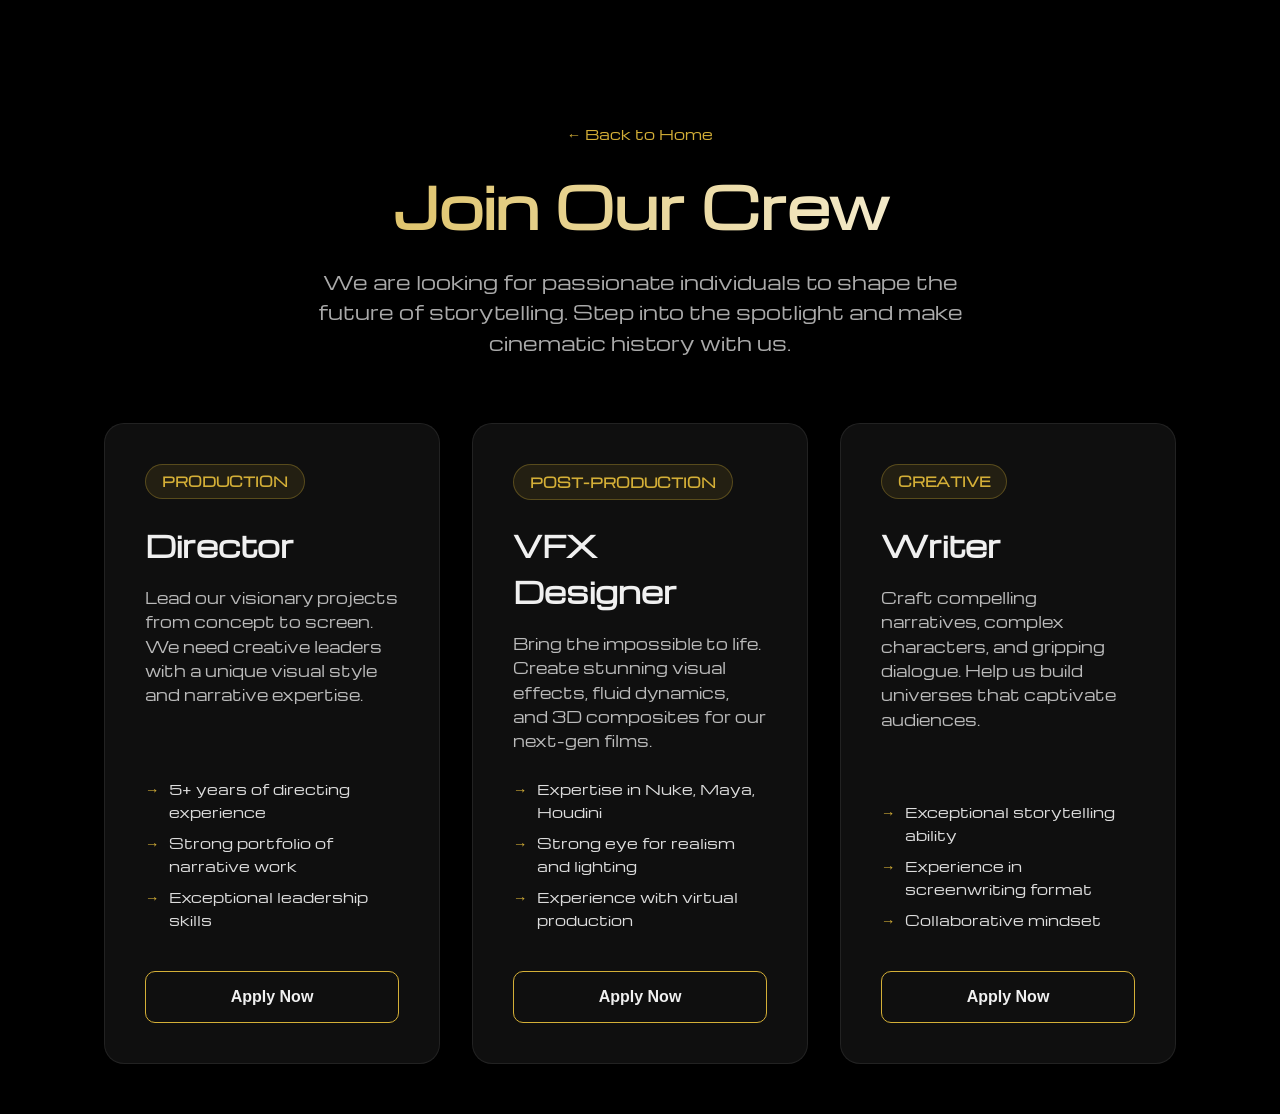
==== careers.html @ 528466e2 "Add files via upload demo files" ====
<!DOCTYPE html>
<html lang="en">
<head>
    <meta charset="UTF-8">
    <meta name="viewport" content="width=device-width, initial-scale=1.0">
    <title>Hiring Now | MKFilms</title>
    <meta name="description" content="MKFilms is hiring! Explore our open positions for VFX Designers, Directors, and Writers.">
    <link rel="preconnect" href="https://fonts.googleapis.com">
    <link rel="preconnect" href="https://fonts.gstatic.com" crossorigin>
    <link href="https://fonts.googleapis.com/css2?family=Michroma&display=swap" rel="stylesheet">
    <link rel="stylesheet" href="style.css">
</head>
<body>
    <div class="background-effects">
        <div class="glow glow-1"></div>
        <div class="glow glow-2"></div>
    </div>



    <main class="careers-section">
        <div class="careers-header">
            <a href="index.html" class="back-link">← Back to Home</a>
            <h1 class="page-title">Join Our Crew</h1>
            <p class="page-subtitle">We are looking for passionate individuals to shape the future of storytelling. Step into the spotlight and make cinematic history with us.</p>
        </div>

        <div class="jobs-grid">
            <!-- Job Card 1 -->
            <div class="job-card">
                <div class="job-card-content">
                    <div class="job-badge">Production</div>
                    <h2 class="job-title">Director</h2>
                    <p class="job-desc">Lead our visionary projects from concept to screen. We need creative leaders with a unique visual style and narrative expertise.</p>
                    <ul class="job-requirements">
                        <li>5+ years of directing experience</li>
                        <li>Strong portfolio of narrative work</li>
                        <li>Exceptional leadership skills</li>
                    </ul>
                    <button class="apply-btn">Apply Now</button>
                </div>
                <div class="card-glow"></div>
            </div>

            <!-- Job Card 2 -->
            <div class="job-card">
                <div class="job-card-content">
                    <div class="job-badge">Post-Production</div>
                    <h2 class="job-title">VFX Designer</h2>
                    <p class="job-desc">Bring the impossible to life. Create stunning visual effects, fluid dynamics, and 3D composites for our next-gen films.</p>
                    <ul class="job-requirements">
                        <li>Expertise in Nuke, Maya, Houdini</li>
                        <li>Strong eye for realism and lighting</li>
                        <li>Experience with virtual production</li>
                    </ul>
                    <button class="apply-btn">Apply Now</button>
                </div>
                <div class="card-glow"></div>
            </div>

            <!-- Job Card 3 -->
            <div class="job-card">
                <div class="job-card-content">
                    <div class="job-badge">Creative</div>
                    <h2 class="job-title">Writer</h2>
                    <p class="job-desc">Craft compelling narratives, complex characters, and gripping dialogue. Help us build universes that captivate audiences.</p>
                    <ul class="job-requirements">
                        <li>Exceptional storytelling ability</li>
                        <li>Experience in screenwriting format</li>
                        <li>Collaborative mindset</li>
                    </ul>
                    <button class="apply-btn">Apply Now</button>
                </div>
                <div class="card-glow"></div>
            </div>
        </div>
    </main>

    <script src="script.js"></script>
</body>
</html>
---- style.css ----
:root {
    --bg-color: #000000;
    --text-color: #f0f0f0;
    --accent-color: #d4af37;
    /* Cinematic Gold */
    --accent-glow: rgba(212, 175, 55, 0.4);
    --card-bg: rgba(25, 25, 25, 0.6);
    --card-border: rgba(255, 255, 255, 0.08);
    --font-primary: 'Michroma', sans-serif;
}

* {
    margin: 0;
    padding: 0;
    box-sizing: border-box;
}

body {
    font-family: var(--font-primary);
    background-color: var(--bg-color);
    color: var(--text-color);
    overflow-x: hidden;
    line-height: 1.6;
}

/* Background Effects */
.bg-video {
    position: fixed;
    top: 50%;
    left: 50%;
    min-width: 100%;
    min-height: 100%;
    width: auto;
    height: auto;
    z-index: -2;
    transform: translateX(-50%) translateY(-50%);
    object-fit: cover;
    opacity: 0.6;
}

.background-effects {
    position: fixed;
    top: 0;
    left: 0;
    width: 100vw;
    height: 100vh;
    z-index: -1;
    overflow: hidden;
    pointer-events: none;
}




/* Back Link */
.back-link {
    display: inline-block;
    color: var(--accent-color);
    text-decoration: none;
    font-size: 0.9rem;
    margin-bottom: 1rem;
    transition: transform 0.3s ease;
}



/* Hero Section */
.hero-section {
    min-height: 100vh;
    display: flex;
    justify-content: center;
    align-items: center;
    text-align: center;
    padding-top: 80px;
}

.hero-content {
    max-width: 800px;
    padding: 2rem;
    display: flex;
    flex-direction: column;
    align-items: center;
    animation: zoomBlurIn 1.5s cubic-bezier(0.2, 0.8, 0.2, 1) forwards;
    transform-origin: center;
}

@keyframes zoomBlurIn {
    0% {
        transform: scale(0);
        filter: blur(20px);
        opacity: 0;
    }
    100% {
        transform: scale(1);
        filter: blur(0px);
        opacity: 1;
    }
}

.logo-container {

    margin-bottom: 2rem;
}


.hero-title {
    font-size: 2rem;
    font-weight: 800;
    line-height: 1.1;
    margin-bottom: 1.5rem;
    color: #fff;
}

.animated-logo {
    width: 200px;
}



.cta-button {
    display: inline-block;
    padding: 1rem 2.5rem;
    font-size: 1.1rem;
    font-weight: 600;
    color: #000;
    background-color: var(--accent-color);
    border: none;
    border-radius: 30px;
    text-decoration: none;
    cursor: pointer;
    transition: all 0.3s ease;
    opacity: 0;
    transform: translateY(20px);
    animation: fadeUp 1s ease forwards 1.1s;
    box-shadow: 0 0 15px var(--accent-glow);
}

.cta-button:hover {
    transform: translateY(-3px) scale(1.05);
    box-shadow: 0 0 25px rgba(212, 175, 55, 0.8);
    background-color: #f0c84b;
}

@keyframes fadeUp {
    to {
        opacity: 1;
        transform: translateY(0);
    }
}

/* Careers Section */
.careers-section {
    min-height: 100vh;
    padding: 120px 5% 50px;
    max-width: 1200px;
    margin: 0 auto;
}

.careers-header {
    text-align: center;
    margin-bottom: 4rem;
}

.page-title {
    font-size: 3.5rem;
    font-weight: 800;
    margin-bottom: 1rem;
    background: linear-gradient(to right, var(--accent-color), #fff);
    -webkit-background-clip: text;
    -webkit-text-fill-color: transparent;
}

.page-subtitle {
    font-size: 1.2rem;
    color: #aaa;
    max-width: 700px;
    margin: 0 auto;
}

/* Jobs Grid */
.jobs-grid {
    display: grid;
    grid-template-columns: repeat(auto-fit, minmax(320px, 1fr));
    gap: 2rem;
}

.job-card {
    background: var(--card-bg);
    border: 1px solid var(--card-border);
    border-radius: 20px;
    padding: 2.5rem;
    position: relative;
    overflow: hidden;
    backdrop-filter: blur(10px);
    transition: transform 0.4s ease, border-color 0.4s ease;
    cursor: pointer;
    display: flex;
    flex-direction: column;
}

.job-card:hover {
    transform: translateY(-10px);
    border-color: var(--accent-color);
}

.card-glow {
    position: absolute;
    width: 100px;
    height: 100px;
    background: var(--accent-glow);
    border-radius: 50%;
    filter: blur(50px);
    top: -50px;
    right: -50px;
    transition: opacity 0.4s ease;
    opacity: 0;
}

.job-card:hover .card-glow {
    opacity: 1;
}

.job-card-content {
    position: relative;
    z-index: 1;
    display: flex;
    flex-direction: column;
    height: 100%;
}

.job-badge {
    align-self: flex-start;
    background: rgba(212, 175, 55, 0.1);
    color: var(--accent-color);
    padding: 0.4rem 1rem;
    border-radius: 20px;
    font-size: 0.8rem;
    font-weight: 600;
    text-transform: uppercase;
    margin-bottom: 1.5rem;
    border: 1px solid rgba(212, 175, 55, 0.3);
}

.job-title {
    font-size: 1.8rem;
    margin-bottom: 1rem;
    font-weight: 600;
}

.job-desc {
    color: #bbb;
    margin-bottom: 1.5rem;
    font-size: 0.95rem;
    flex-grow: 1;
}

.job-requirements {
    list-style: none;
    margin-bottom: 2rem;
}

.job-requirements li {
    position: relative;
    padding-left: 1.5rem;
    margin-bottom: 0.5rem;
    font-size: 0.9rem;
    color: #ddd;
}

.job-requirements li::before {
    content: '→';
    position: absolute;
    left: 0;
    color: var(--accent-color);
}

.apply-btn {
    width: 100%;
    padding: 1rem;
    background: transparent;
    border: 1px solid var(--accent-color);
    color: var(--text-color);
    border-radius: 10px;
    font-size: 1rem;
    font-weight: 600;
    cursor: pointer;
    transition: all 0.3s ease;
    margin-top: auto;
}

.job-card:hover .apply-btn {
    background: var(--accent-color);
    color: #000;
    box-shadow: 0 0 15px var(--accent-glow);
}

/* Responsive */
@media (max-width: 768px) {
    .hero-title {
        font-size: 2.8rem;
    }

    .page-title {
        font-size: 2.5rem;
    }
}
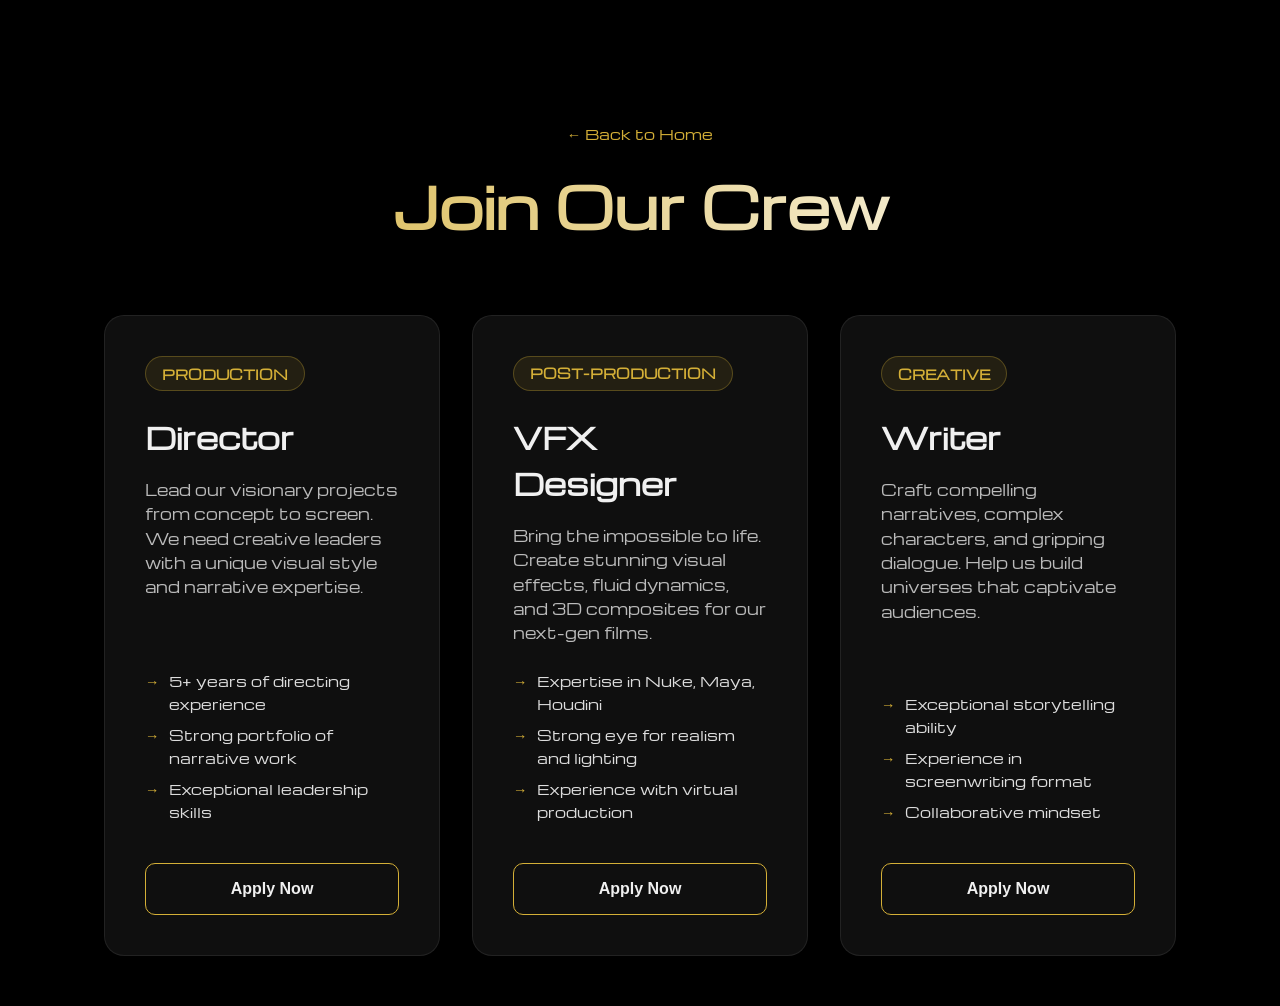
==== commit 91d4bd23: "Add files via upload changes" ====
--- a/careers.html
+++ b/careers.html
@@ -1,15 +1,18 @@
 <!DOCTYPE html>
 <html lang="en">
+
 <head>
     <meta charset="UTF-8">
     <meta name="viewport" content="width=device-width, initial-scale=1.0">
     <title>Hiring Now | MKFilms</title>
-    <meta name="description" content="MKFilms is hiring! Explore our open positions for VFX Designers, Directors, and Writers.">
+    <meta name="description"
+        content="MKFilms is hiring! Explore our open positions for VFX Designers, Directors, and Writers.">
     <link rel="preconnect" href="https://fonts.googleapis.com">
     <link rel="preconnect" href="https://fonts.gstatic.com" crossorigin>
     <link href="https://fonts.googleapis.com/css2?family=Michroma&display=swap" rel="stylesheet">
     <link rel="stylesheet" href="style.css">
 </head>
+
 <body>
     <div class="background-effects">
         <div class="glow glow-1"></div>
@@ -22,7 +25,6 @@
         <div class="careers-header">
             <a href="index.html" class="back-link">← Back to Home</a>
             <h1 class="page-title">Join Our Crew</h1>
-            <p class="page-subtitle">We are looking for passionate individuals to shape the future of storytelling. Step into the spotlight and make cinematic history with us.</p>
         </div>
 
         <div class="jobs-grid">
@@ -31,7 +33,8 @@
                 <div class="job-card-content">
                     <div class="job-badge">Production</div>
                     <h2 class="job-title">Director</h2>
-                    <p class="job-desc">Lead our visionary projects from concept to screen. We need creative leaders with a unique visual style and narrative expertise.</p>
+                    <p class="job-desc">Lead our visionary projects from concept to screen. We need creative leaders
+                        with a unique visual style and narrative expertise.</p>
                     <ul class="job-requirements">
                         <li>5+ years of directing experience</li>
                         <li>Strong portfolio of narrative work</li>
@@ -47,7 +50,8 @@
                 <div class="job-card-content">
                     <div class="job-badge">Post-Production</div>
                     <h2 class="job-title">VFX Designer</h2>
-                    <p class="job-desc">Bring the impossible to life. Create stunning visual effects, fluid dynamics, and 3D composites for our next-gen films.</p>
+                    <p class="job-desc">Bring the impossible to life. Create stunning visual effects, fluid dynamics,
+                        and 3D composites for our next-gen films.</p>
                     <ul class="job-requirements">
                         <li>Expertise in Nuke, Maya, Houdini</li>
                         <li>Strong eye for realism and lighting</li>
@@ -63,7 +67,8 @@
                 <div class="job-card-content">
                     <div class="job-badge">Creative</div>
                     <h2 class="job-title">Writer</h2>
-                    <p class="job-desc">Craft compelling narratives, complex characters, and gripping dialogue. Help us build universes that captivate audiences.</p>
+                    <p class="job-desc">Craft compelling narratives, complex characters, and gripping dialogue. Help us
+                        build universes that captivate audiences.</p>
                     <ul class="job-requirements">
                         <li>Exceptional storytelling ability</li>
                         <li>Experience in screenwriting format</li>
@@ -78,4 +83,5 @@
 
     <script src="script.js"></script>
 </body>
-</html>
+
+</html>
--- a/style.css
+++ b/style.css
@@ -80,27 +80,13 @@
     display: flex;
     flex-direction: column;
     align-items: center;
-    animation: zoomBlurIn 1.5s cubic-bezier(0.2, 0.8, 0.2, 1) forwards;
+
     transform-origin: center;
 }
 
-@keyframes zoomBlurIn {
-    0% {
-        transform: scale(0);
-        filter: blur(20px);
-        opacity: 0;
-    }
-    100% {
-        transform: scale(1);
-        filter: blur(0px);
-        opacity: 1;
-    }
-}
-
-.logo-container {
-
-    margin-bottom: 2rem;
-}
+
+
+.logo-container {}
 
 
 .hero-title {
@@ -303,4 +289,354 @@
     .page-title {
         font-size: 2.5rem;
     }
+}
+
+
+/***************************************************
+ * Generated by SVG Artista on 5/18/2026, 1:15:37 PM
+ * MIT license (https://opensource.org/licenses/MIT)
+ * W. https://svgartista.net
+ **************************************************/
+
+@-webkit-keyframes animate-svg-stroke-1 {
+    0% {
+        stroke-dashoffset: 1066.4598388671875px;
+        stroke-dasharray: 1066.4598388671875px
+    }
+
+    100% {
+        stroke-dashoffset: 0;
+        stroke-dasharray: 1066.4598388671875px
+    }
+}
+
+@keyframes animate-svg-stroke-1 {
+    0% {
+        stroke-dashoffset: 1066.4598388671875px;
+        stroke-dasharray: 1066.4598388671875px
+    }
+
+    100% {
+        stroke-dashoffset: 0;
+        stroke-dasharray: 1066.4598388671875px
+    }
+}
+
+@-webkit-keyframes animate-svg-fill-1 {
+    0% {
+        fill: transparent
+    }
+
+    100% {
+        fill: rgb(255, 255, 255)
+    }
+}
+
+@keyframes animate-svg-fill-1 {
+    0% {
+        fill: transparent
+    }
+
+    100% {
+        fill: rgb(255, 255, 255)
+    }
+}
+
+.svg-elem-1 {
+    -webkit-animation: animate-svg-stroke-1 1s cubic-bezier(0.47, 0, 0.745, 0.715) 0s both, animate-svg-fill-1 0.7s cubic-bezier(0.47, 0, 0.745, 0.715) 0.8s both;
+    animation: animate-svg-stroke-1 1s cubic-bezier(0.47, 0, 0.745, 0.715) 0s both, animate-svg-fill-1 0.7s cubic-bezier(0.47, 0, 0.745, 0.715) 0.8s both
+}
+
+@-webkit-keyframes animate-svg-stroke-2 {
+    0% {
+        stroke-dashoffset: 629.6012573242188px;
+        stroke-dasharray: 629.6012573242188px
+    }
+
+    100% {
+        stroke-dashoffset: 0;
+        stroke-dasharray: 629.6012573242188px
+    }
+}
+
+@keyframes animate-svg-stroke-2 {
+    0% {
+        stroke-dashoffset: 629.6012573242188px;
+        stroke-dasharray: 629.6012573242188px
+    }
+
+    100% {
+        stroke-dashoffset: 0;
+        stroke-dasharray: 629.6012573242188px
+    }
+}
+
+@-webkit-keyframes animate-svg-fill-2 {
+    0% {
+        fill: transparent
+    }
+
+    100% {
+        fill: rgb(255, 255, 255)
+    }
+}
+
+@keyframes animate-svg-fill-2 {
+    0% {
+        fill: transparent
+    }
+
+    100% {
+        fill: rgb(255, 255, 255)
+    }
+}
+
+.svg-elem-2 {
+    -webkit-animation: animate-svg-stroke-2 1s cubic-bezier(0.47, 0, 0.745, 0.715) 0.12s both, animate-svg-fill-2 0.7s cubic-bezier(0.47, 0, 0.745, 0.715) 0.9s both;
+    animation: animate-svg-stroke-2 1s cubic-bezier(0.47, 0, 0.745, 0.715) 0.12s both, animate-svg-fill-2 0.7s cubic-bezier(0.47, 0, 0.745, 0.715) 0.9s both
+}
+
+@-webkit-keyframes animate-svg-stroke-3 {
+    0% {
+        stroke-dashoffset: 474.3359375px;
+        stroke-dasharray: 474.3359375px
+    }
+
+    100% {
+        stroke-dashoffset: 0;
+        stroke-dasharray: 474.3359375px
+    }
+}
+
+@keyframes animate-svg-stroke-3 {
+    0% {
+        stroke-dashoffset: 474.3359375px;
+        stroke-dasharray: 474.3359375px
+    }
+
+    100% {
+        stroke-dashoffset: 0;
+        stroke-dasharray: 474.3359375px
+    }
+}
+
+@-webkit-keyframes animate-svg-fill-3 {
+    0% {
+        fill: transparent
+    }
+
+    100% {
+        fill: rgb(255, 255, 255)
+    }
+}
+
+@keyframes animate-svg-fill-3 {
+    0% {
+        fill: transparent
+    }
+
+    100% {
+        fill: rgb(255, 255, 255)
+    }
+}
+
+.svg-elem-3 {
+    -webkit-animation: animate-svg-stroke-3 1s cubic-bezier(0.47, 0, 0.745, 0.715) 0.24s both, animate-svg-fill-3 0.7s cubic-bezier(0.47, 0, 0.745, 0.715) 1s both;
+    animation: animate-svg-stroke-3 1s cubic-bezier(0.47, 0, 0.745, 0.715) 0.24s both, animate-svg-fill-3 0.7s cubic-bezier(0.47, 0, 0.745, 0.715) 1s both
+}
+
+@-webkit-keyframes animate-svg-stroke-4 {
+    0% {
+        stroke-dashoffset: 541.7293090820312px;
+        stroke-dasharray: 541.7293090820312px
+    }
+
+    100% {
+        stroke-dashoffset: 0;
+        stroke-dasharray: 541.7293090820312px
+    }
+}
+
+@keyframes animate-svg-stroke-4 {
+    0% {
+        stroke-dashoffset: 541.7293090820312px;
+        stroke-dasharray: 541.7293090820312px
+    }
+
+    100% {
+        stroke-dashoffset: 0;
+        stroke-dasharray: 541.7293090820312px
+    }
+}
+
+@-webkit-keyframes animate-svg-fill-4 {
+    0% {
+        fill: transparent
+    }
+
+    100% {
+        fill: rgb(255, 255, 255)
+    }
+}
+
+@keyframes animate-svg-fill-4 {
+    0% {
+        fill: transparent
+    }
+
+    100% {
+        fill: rgb(255, 255, 255)
+    }
+}
+
+.svg-elem-4 {
+    -webkit-animation: animate-svg-stroke-4 1s cubic-bezier(0.47, 0, 0.745, 0.715) 0.36s both, animate-svg-fill-4 0.7s cubic-bezier(0.47, 0, 0.745, 0.715) 1.1s both;
+    animation: animate-svg-stroke-4 1s cubic-bezier(0.47, 0, 0.745, 0.715) 0.36s both, animate-svg-fill-4 0.7s cubic-bezier(0.47, 0, 0.745, 0.715) 1.1s both
+}
+
+@-webkit-keyframes animate-svg-stroke-5 {
+    0% {
+        stroke-dashoffset: 230.87600708007812px;
+        stroke-dasharray: 230.87600708007812px
+    }
+
+    100% {
+        stroke-dashoffset: 0;
+        stroke-dasharray: 230.87600708007812px
+    }
+}
+
+@keyframes animate-svg-stroke-5 {
+    0% {
+        stroke-dashoffset: 230.87600708007812px;
+        stroke-dasharray: 230.87600708007812px
+    }
+
+    100% {
+        stroke-dashoffset: 0;
+        stroke-dasharray: 230.87600708007812px
+    }
+}
+
+@-webkit-keyframes animate-svg-fill-5 {
+    0% {
+        fill: transparent
+    }
+
+    100% {
+        fill: rgb(255, 255, 255)
+    }
+}
+
+@keyframes animate-svg-fill-5 {
+    0% {
+        fill: transparent
+    }
+
+    100% {
+        fill: rgb(255, 255, 255)
+    }
+}
+
+.svg-elem-5 {
+    -webkit-animation: animate-svg-stroke-5 1s cubic-bezier(0.47, 0, 0.745, 0.715) 0.48s both, animate-svg-fill-5 0.7s cubic-bezier(0.47, 0, 0.745, 0.715) 1.2000000000000002s both;
+    animation: animate-svg-stroke-5 1s cubic-bezier(0.47, 0, 0.745, 0.715) 0.48s both, animate-svg-fill-5 0.7s cubic-bezier(0.47, 0, 0.745, 0.715) 1.2000000000000002s both
+}
+
+@-webkit-keyframes animate-svg-stroke-6 {
+    0% {
+        stroke-dashoffset: 134.68739318847656px;
+        stroke-dasharray: 134.68739318847656px
+    }
+
+    100% {
+        stroke-dashoffset: 0;
+        stroke-dasharray: 134.68739318847656px
+    }
+}
+
+@keyframes animate-svg-stroke-6 {
+    0% {
+        stroke-dashoffset: 134.68739318847656px;
+        stroke-dasharray: 134.68739318847656px
+    }
+
+    100% {
+        stroke-dashoffset: 0;
+        stroke-dasharray: 134.68739318847656px
+    }
+}
+
+@-webkit-keyframes animate-svg-fill-6 {
+    0% {
+        fill: transparent
+    }
+
+    100% {
+        fill: rgb(255, 255, 255)
+    }
+}
+
+@keyframes animate-svg-fill-6 {
+    0% {
+        fill: transparent
+    }
+
+    100% {
+        fill: rgb(255, 255, 255)
+    }
+}
+
+.svg-elem-6 {
+    -webkit-animation: animate-svg-stroke-6 1s cubic-bezier(0.47, 0, 0.745, 0.715) 0.6s both, animate-svg-fill-6 0.7s cubic-bezier(0.47, 0, 0.745, 0.715) 1.3s both;
+    animation: animate-svg-stroke-6 1s cubic-bezier(0.47, 0, 0.745, 0.715) 0.6s both, animate-svg-fill-6 0.7s cubic-bezier(0.47, 0, 0.745, 0.715) 1.3s both
+}
+
+@-webkit-keyframes animate-svg-stroke-7 {
+    0% {
+        stroke-dashoffset: 332.1249084472656px;
+        stroke-dasharray: 332.1249084472656px
+    }
+
+    100% {
+        stroke-dashoffset: 0;
+        stroke-dasharray: 332.1249084472656px
+    }
+}
+
+@keyframes animate-svg-stroke-7 {
+    0% {
+        stroke-dashoffset: 332.1249084472656px;
+        stroke-dasharray: 332.1249084472656px
+    }
+
+    100% {
+        stroke-dashoffset: 0;
+        stroke-dasharray: 332.1249084472656px
+    }
+}
+
+@-webkit-keyframes animate-svg-fill-7 {
+    0% {
+        fill: transparent
+    }
+
+    100% {
+        fill: rgb(255, 255, 255)
+    }
+}
+
+@keyframes animate-svg-fill-7 {
+    0% {
+        fill: transparent
+    }
+
+    100% {
+        fill: rgb(255, 255, 255)
+    }
+}
+
+.svg-elem-7 {
+    -webkit-animation: animate-svg-stroke-7 1s cubic-bezier(0.47, 0, 0.745, 0.715) 0.72s both, animate-svg-fill-7 0.7s cubic-bezier(0.47, 0, 0.745, 0.715) 1.4000000000000001s both;
+    animation: animate-svg-stroke-7 1s cubic-bezier(0.47, 0, 0.745, 0.715) 0.72s both, animate-svg-fill-7 0.7s cubic-bezier(0.47, 0, 0.745, 0.715) 1.4000000000000001s both
 }
